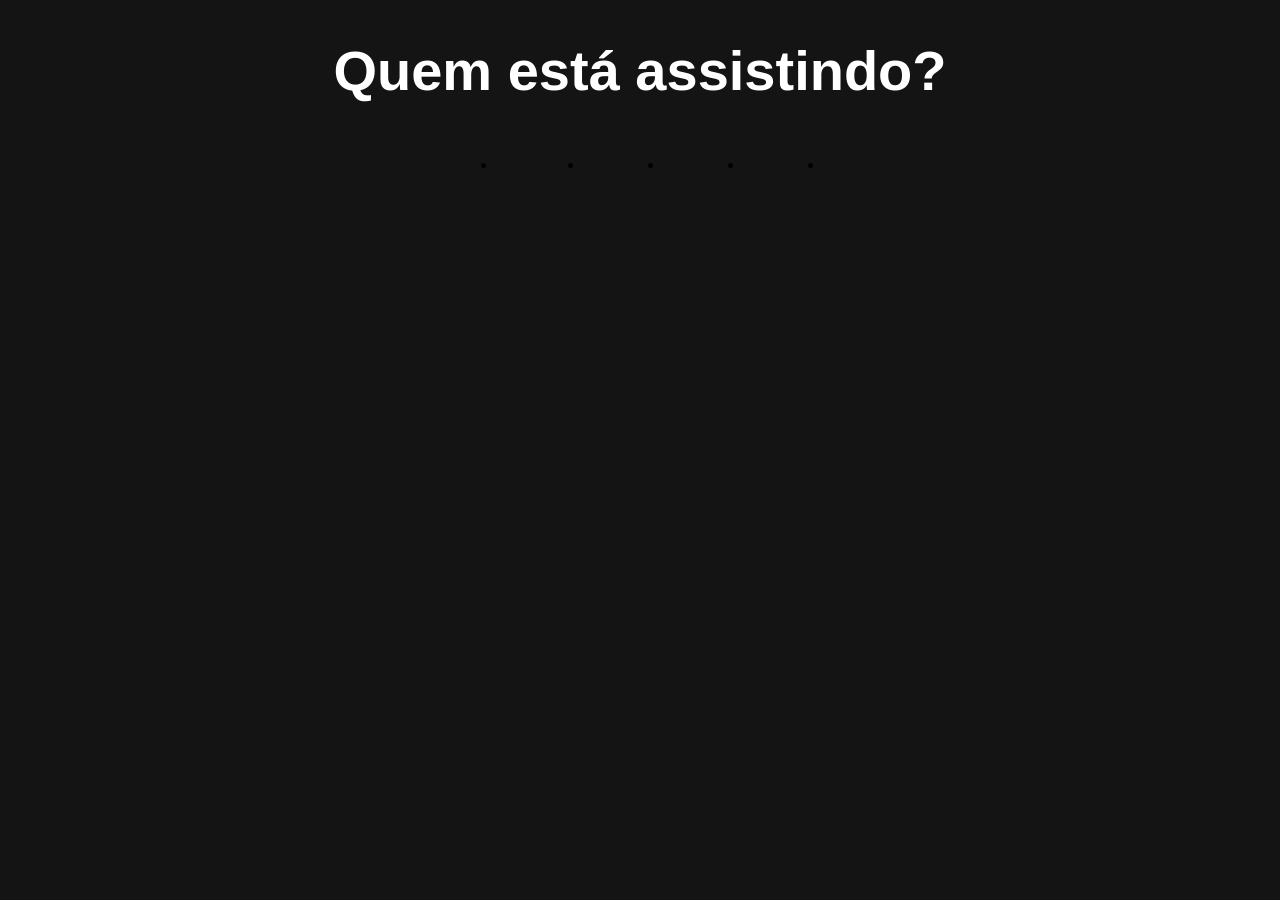
==== index.html @ 22828a75 "Iniciando a Estrutura dp Projeto" ====
<!DOCTYPE html>
<html lang="pt-br">

<head>
    <meta charset="UTF-8">
    <meta name="viewport" content="width=device-width, initial-scale=1.0">
    <link rel="preload" as="font" crossorigin="anonymous"
        href="https://occ.a.nflxso.net/genc/hawkins/5.15.3/font/netflix-sans-core-variable-full.woff2"
        type="font/woff2">
    <link rel="stylesheet" href="styles/style.css">
    <title>Netflix</title>
</head>

<body>
    <main>
        <div class="conteiner-inicial">
            <div class="tela-inicial">
                <h1 class="tela-inicial-titulo">Quem está assistindo?</h1>
                <ul class="tela-inicial-perfis">
                    <li class="perfil">
                        <div>
                            <a class="perfil-link">
                                <div class=""></div>
                            </a>
                        </div>
                    </li>
                    <li class="perfil">

                    </li>
                    <li class="perfil">

                    </li>
                    <li class="perfil">

                    </li>
                    <li class="perfil">

                    </li>
                </ul>
            </div>
        </div>
    </main>
</body>

</html>
---- styles/style.css ----
.conteiner-inicial{
    background-color: #141414;
    top: 0;
    bottom: 0;
    left: 0;
    right: 0;
    z-index: 0;
    position: fixed;
    text-align: center;
    
}

.tela-inicial{
    display: flex;
    flex-direction: column;
    align-items: center;
    font-family: Netflix Sans, Helvetica Neue, Segoe UI, Roboto, Ubuntu, sans-serif;
}

.tela-inicial-titulo{
    color: #fff;
    font-weight: 600;
    font-size: 3.5rem;
}

.tela-inicial-perfis{
    display: flex;
    flex-direction: row;
    gap: 5rem;
}
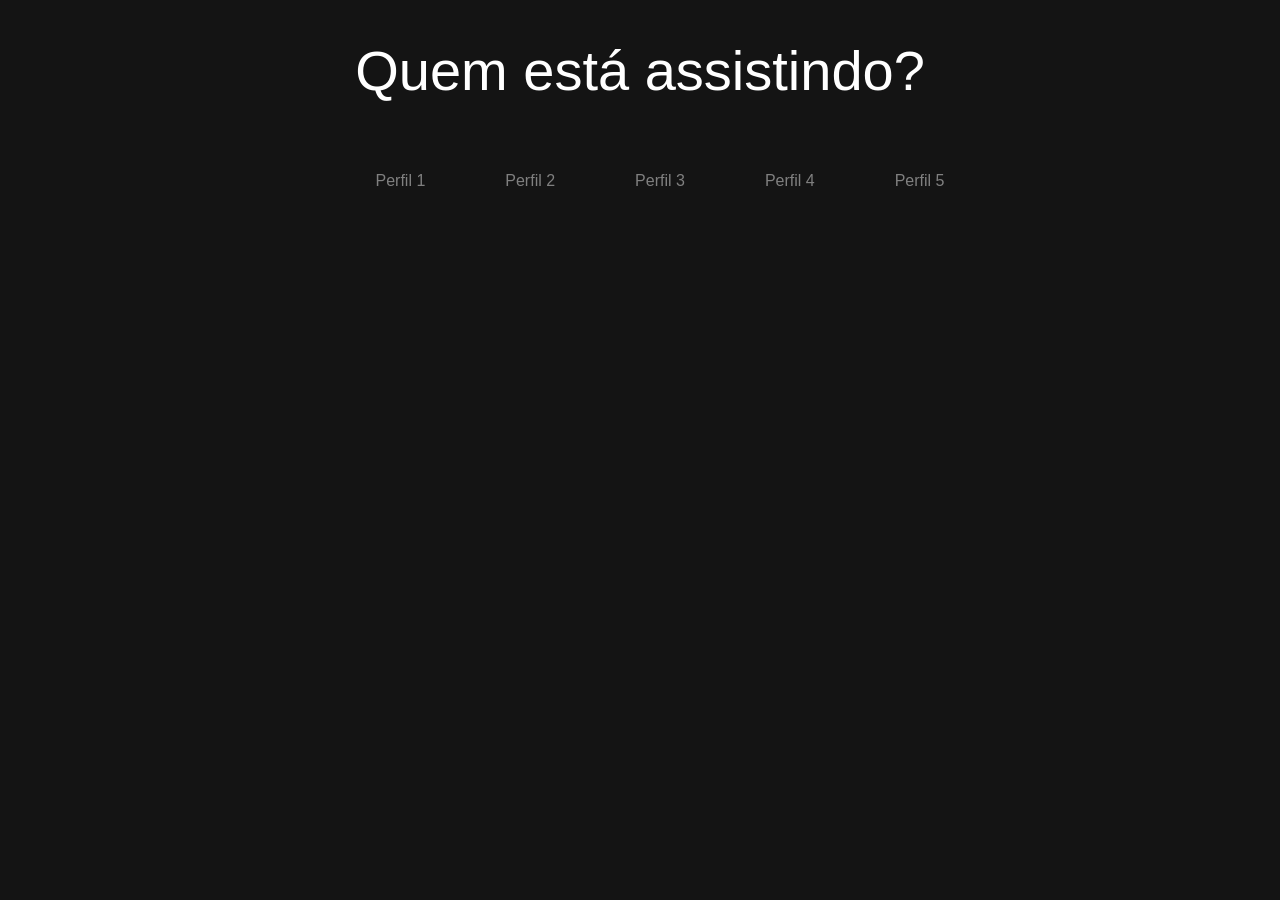
==== commit f65e7822: "Melhorias de Estilização Geral e Inclusão de Hover" ====
--- a/index.html
+++ b/index.html
@@ -21,20 +21,41 @@
                         <div>
                             <a class="perfil-link">
                                 <div class=""></div>
+                                <p class="perfil-nome">Perfil 1</p>
                             </a>
                         </div>
                     </li>
                     <li class="perfil">
-
+                        <div>
+                            <a class="perfil-link">
+                                <div class=""></div>
+                                <p class="perfil-nome">Perfil 2</p>
+                            </a>
+                        </div>
                     </li>
                     <li class="perfil">
-
+                        <div>
+                            <a class="perfil-link">
+                                <div class=""></div>
+                                <p class="perfil-nome">Perfil 3</p>
+                            </a>
+                        </div>
                     </li>
                     <li class="perfil">
-
+                        <div>
+                            <a class="perfil-link">
+                                <div class=""></div>
+                                <p class="perfil-nome">Perfil 4</p>
+                            </a>
+                        </div>
                     </li>
                     <li class="perfil">
-
+                        <div>
+                            <a class="perfil-link">
+                                <div class=""></div>
+                                <p class="perfil-nome">Perfil 5</p>
+                            </a>
+                        </div>
                     </li>
                 </ul>
             </div>
--- a/styles/style.css
+++ b/styles/style.css
@@ -19,7 +19,7 @@
 
 .tela-inicial-titulo{
     color: #fff;
-    font-weight: 600;
+    font-weight: 400;
     font-size: 3.5rem;
 }
 
@@ -27,4 +27,10 @@
     display: flex;
     flex-direction: row;
     gap: 5rem;
+    list-style: none;
+}
+
+.perfil-nome{
+    color: #fff;
+    color: grey;
 }
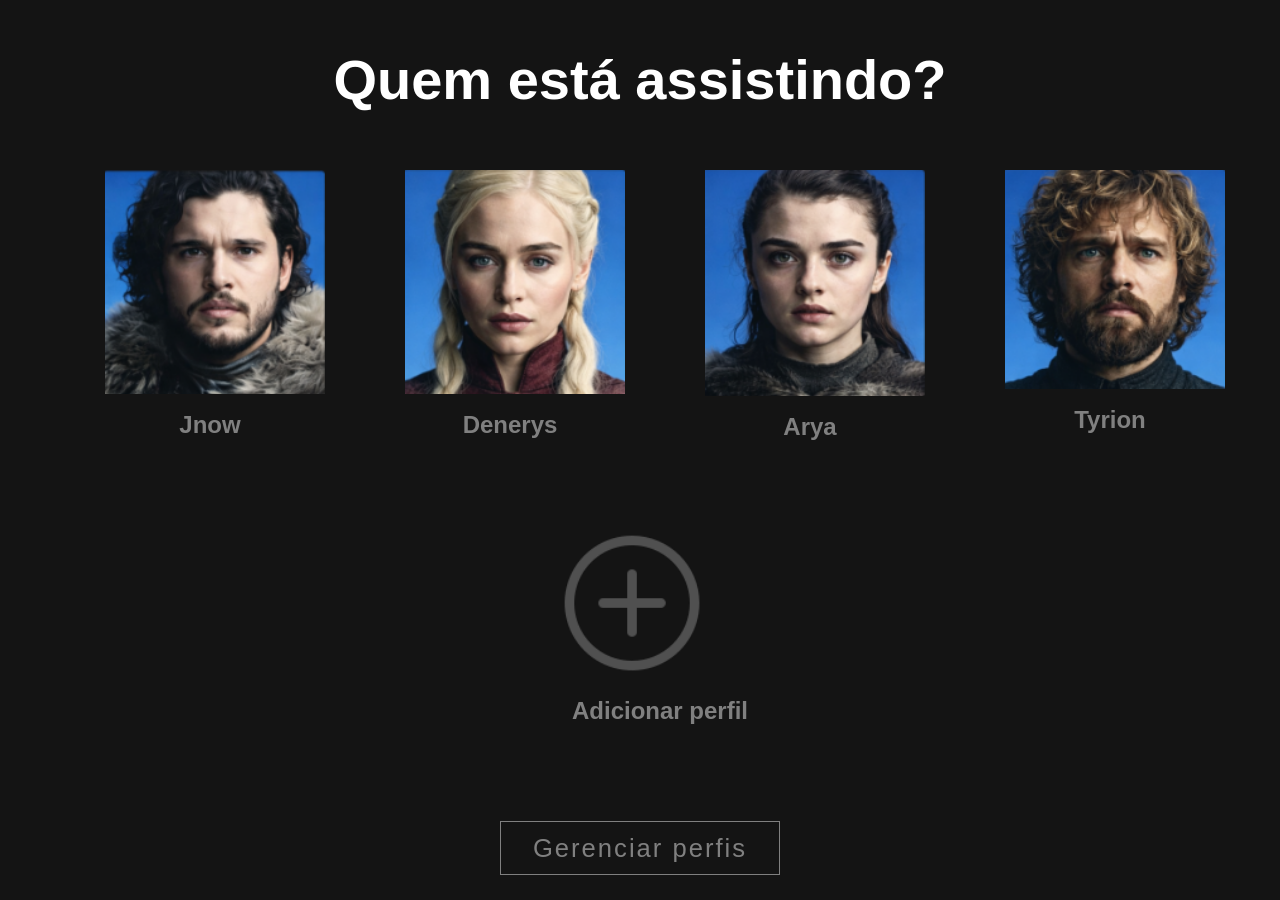
==== commit fd9827ad: "Melhorias de Estilizacao e Responsividade" ====
--- a/index.html
+++ b/index.html
@@ -18,49 +18,53 @@
                 <h1 class="tela-inicial-titulo">Quem está assistindo?</h1>
                 <ul class="tela-inicial-perfis">
                     <li class="perfil">
-                        <div>
-                            <a class="perfil-link">
-                                <div class=""></div>
-                                <p class="perfil-nome">Perfil 1</p>
-                            </a>
-                        </div>
+                        <a class="perfil-link">
+                            <div class="perfil-conteiner">
+                                <img class="perfil-conteiner-image" src="assets/Perfil 1.png" alt="Jon Snow Image">
+                                <p class="perfil-conteiner-nome">Jnow</p>
+                            </div>
+                        </a>
                     </li>
                     <li class="perfil">
-                        <div>
-                            <a class="perfil-link">
-                                <div class=""></div>
-                                <p class="perfil-nome">Perfil 2</p>
-                            </a>
-                        </div>
+                        <a class="perfil-link">
+                            <div class="perfil-conteiner">
+                                <img class="perfil-conteiner-image" src="assets/Perfil 2.png"
+                                    alt="Denerys Targaryen Image">
+                                <p class="perfil-conteiner-nome">Denerys</p>
+                            </div>
+                        </a>
                     </li>
                     <li class="perfil">
-                        <div>
-                            <a class="perfil-link">
-                                <div class=""></div>
-                                <p class="perfil-nome">Perfil 3</p>
-                            </a>
-                        </div>
+                        <a class="perfil-link">
+                            <div class="perfil-conteiner">
+                                <img class="perfil-conteiner-image" src="assets/Perfil 3.png" alt="Arya Stark Image">
+                                <p class="perfil-conteiner-nome">Arya</p>
+                            </div>
+                        </a>
                     </li>
                     <li class="perfil">
-                        <div>
-                            <a class="perfil-link">
-                                <div class=""></div>
-                                <p class="perfil-nome">Perfil 4</p>
-                            </a>
-                        </div>
+                        <a class="perfil-link">
+                            <div class="perfil-conteiner">
+                                <img class="perfil-conteiner-image" src="assets/Perfil 4.png"
+                                    alt="Tyrion Lannister Image">
+                                <p class="perfil-conteiner-nome">Tyrion</p>
+                            </div>
+                        </a>
                     </li>
                     <li class="perfil">
-                        <div>
-                            <a class="perfil-link">
-                                <div class=""></div>
-                                <p class="perfil-nome">Perfil 5</p>
-                            </a>
-                        </div>
+                        <a class="perfil-link">
+                            <div class="perfil-conteiner">
+                                <img class="perfil-conteiner-image-add" src="assets/IconAdicionar.png" alt="Add Image">
+                                <p class="perfil-conteiner-nome">Adicionar perfil</p>
+                            </div>
+                        </a>
                     </li>
                 </ul>
+                <a class="gerenciar-perfis" href="">
+                    <p class="gerenciar-perfis-texto">Gerenciar perfis</p>
+                </a>
             </div>
         </div>
     </main>
 </body>
-
 </html>
--- a/styles/style.css
+++ b/styles/style.css
@@ -1,5 +1,12 @@
-.conteiner-inicial{
+body {
+    margin: 0;
     background-color: #141414;
+    font-family: Netflix Sans, Helvetica Neue, Segoe UI, Roboto, Ubuntu, sans-serif;
+}
+
+/*    CONFIGURACOES DA TELA    */
+
+.conteiner-inicial {
     top: 0;
     bottom: 0;
     left: 0;
@@ -7,30 +14,130 @@
     z-index: 0;
     position: fixed;
     text-align: center;
-    
+    display: flex;
+    justify-content: center;
+    align-items: center;
 }
 
-.tela-inicial{
+.tela-inicial {
     display: flex;
     flex-direction: column;
     align-items: center;
-    font-family: Netflix Sans, Helvetica Neue, Segoe UI, Roboto, Ubuntu, sans-serif;
 }
 
-.tela-inicial-titulo{
+.tela-inicial-titulo {
     color: #fff;
-    font-weight: 400;
+    font-weight: 600;
     font-size: 3.5rem;
 }
 
-.tela-inicial-perfis{
+.tela-inicial-perfis {
     display: flex;
     flex-direction: row;
+    flex-wrap: wrap;
+    justify-content: center;
     gap: 5rem;
     list-style: none;
 }
 
-.perfil-nome{
+/*    PERFIS    */
+
+.perfil-conteiner {
+    width: 220px;
+}
+
+.perfil-conteiner-image {
+    display: block;
+    width: 100%;
+    max-width: 100%;
+    height: auto;
+    border: 5px solid transparent;
+    border-radius: 5px;
+}
+
+.perfil-conteiner-image-add {
+    display: block;
+    width: 100%;
+    max-width: 70%;
+    height: auto;
+    border: 5px solid transparent;
+    border-radius: 5px;
+    color: grey;
+
+}
+
+.perfil-conteiner-image:hover {
+    border: 5px solid;
+    border-color: #fff;
+    cursor: pointer;
+    transition: border-color 0.2s ease;
+}
+
+.perfil-conteiner-nome {
+    font-size: 1.5rem;
+    font-weight: 600;
+    color: grey;
+    margin: .5em 0 0;
+}
+
+/*    BOTAO GERENCIAR PERFIS    */
+
+.gerenciar-perfis {
+    text-decoration: none;
+    color: grey;
+    border: 1px solid;
+    border-color: grey;
+    margin: 5em 0 1em;
+    padding: .7em 2em
+}
+
+.gerenciar-perfis:hover {
+    border-color: #fff;
     color: #fff;
-    color: grey;
+    cursor: pointer;
+}
+
+.gerenciar-perfis-texto {
+    font-size: 1.6rem;
+    letter-spacing: 2px;
+    margin: 0;
+}
+
+
+@media (max-width: 600px) {
+    .tela-inicial-titulo {
+        font-size: 2.5rem;
+        margin: 1rem 0;
+    }
+
+    .tela-inicial-perfis {
+        gap: 2rem;
+        margin: 1rem 0;
+    }
+
+
+    .perfil-conteiner-nome {
+        font-size: 1rem;
+    }
+}
+
+@media (max-width: 400px) {
+    .tela-inicial-titulo {
+        font-size: 1.5rem;
+        margin: 1rem 0;
+
+    }
+
+    .tela-inicial-perfis {
+        gap: 1rem;
+        margin: 1rem 0;
+    }
+
+    .perfil-conteiner {
+        width: 90px;
+    }
+
+    .perfil-conteiner-nome {
+        font-size: 0.9rem;
+    }
 }
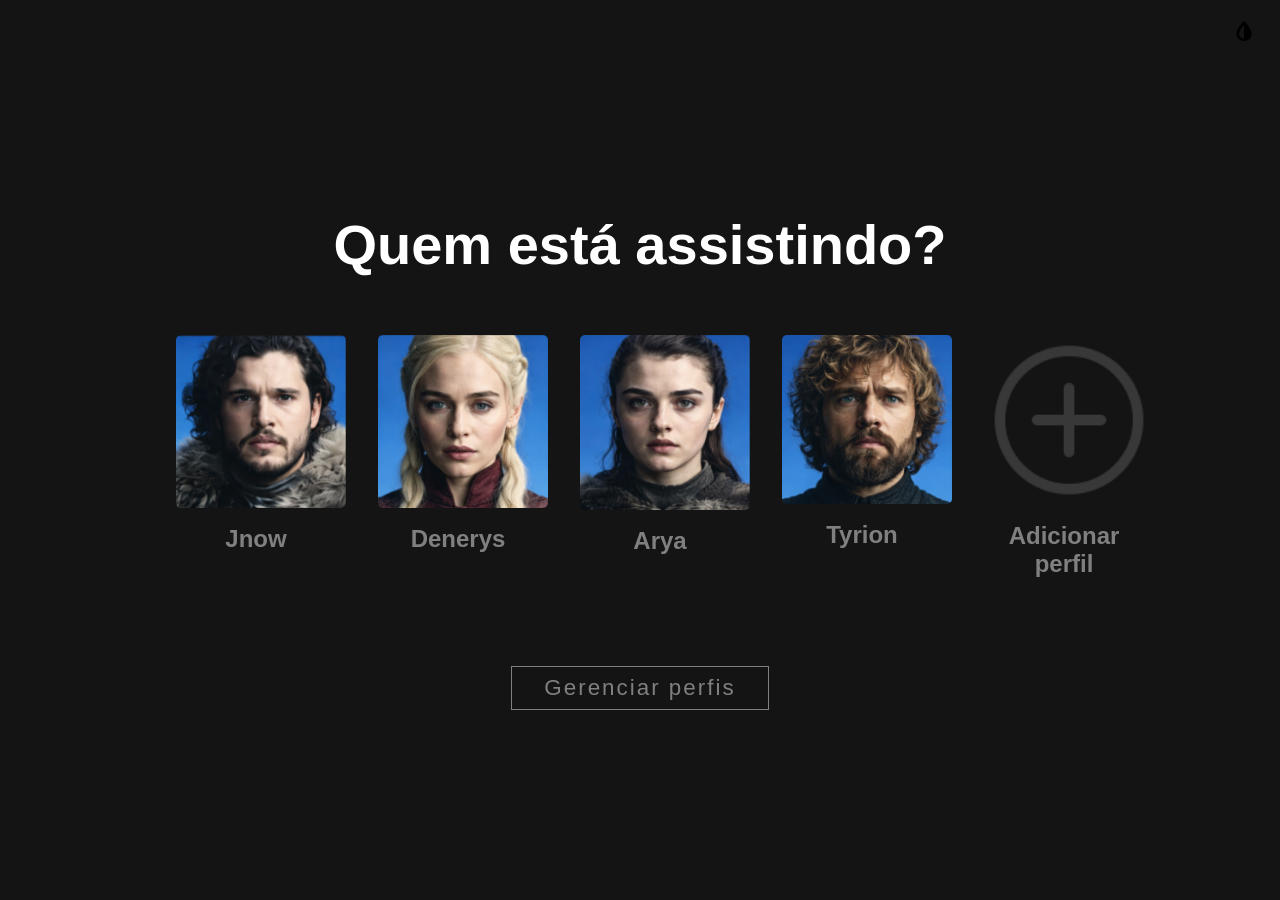
==== commit b88608b7: "Implementação de Alteração de Tema (Claro/Escuro) e Mais Melhorias de Estilização" ====
--- a/index.html
+++ b/index.html
@@ -15,6 +15,7 @@
     <main>
         <div class="conteiner-inicial">
             <div class="tela-inicial">
+                <button id="theme-button"><img src="assets/IconTema.png" alt="Botão de Tema" width="20"></button>
                 <h1 class="tela-inicial-titulo">Quem está assistindo?</h1>
                 <ul class="tela-inicial-perfis">
                     <li class="perfil">
@@ -66,5 +67,7 @@
             </div>
         </div>
     </main>
+    <script src="js/theme.js"></script>
 </body>
+
 </html>
--- a/styles/style.css
+++ b/styles/style.css
@@ -19,6 +19,17 @@
     align-items: center;
 }
 
+#theme-button {
+    position: absolute;
+    top: 20px;
+    right: 20px;
+    background-color: transparent;
+    border: none;
+    color: #fff;
+    font-size: 1.2rem;
+    cursor: pointer;
+}
+
 .tela-inicial {
     display: flex;
     flex-direction: column;
@@ -38,12 +49,13 @@
     justify-content: center;
     gap: 5rem;
     list-style: none;
+    gap: 2rem;
 }
 
 /*    PERFIS    */
 
 .perfil-conteiner {
-    width: 220px;
+    width: 170px;
 }
 
 .perfil-conteiner-image {
@@ -52,18 +64,24 @@
     max-width: 100%;
     height: auto;
     border: 5px solid transparent;
-    border-radius: 5px;
+    border-radius: 10px;
 }
 
 .perfil-conteiner-image-add {
     display: block;
     width: 100%;
-    max-width: 70%;
     height: auto;
     border: 5px solid transparent;
-    border-radius: 5px;
-    color: grey;
-
+    border-radius: 10px;
+    opacity: 0.6;
+    transition: 0.2s ease;
+
+}
+
+.perfil-conteiner-image-add:hover{
+    opacity: 1;
+    cursor: pointer;
+    border-color: #fff;
 }
 
 .perfil-conteiner-image:hover {
@@ -87,8 +105,8 @@
     color: grey;
     border: 1px solid;
     border-color: grey;
-    margin: 5em 0 1em;
-    padding: .7em 2em
+    margin: 4.5em 0 1em;
+    padding: .5em 2em
 }
 
 .gerenciar-perfis:hover {
@@ -98,11 +116,50 @@
 }
 
 .gerenciar-perfis-texto {
-    font-size: 1.6rem;
+    font-size: 1.4rem;
     letter-spacing: 2px;
     margin: 0;
 }
 
+/*  BOTÃO TEMA  */    
+
+.light-mode {
+    background-color: #f5f5f5;
+}
+
+.light-mode .tela-inicial-titulo  {
+    color: #000;
+}
+
+.light-mode .perfil-conteiner-image:hover{
+    border-color: #333;
+}
+
+.light-mode .perfil-conteiner-image-add:hover{
+    border-color: #333;
+}
+
+.light-mode .perfil-conteiner-nome {
+    color: #333;
+}
+
+.light-mode .gerenciar-perfil {
+    color: #333;
+    border: #333;
+}
+
+.light-mode .gerenciar-perfis{
+    border-color: #333;
+    color: #333;
+}
+
+.light-mode .gerenciar-perfis:hover{
+    border-color: #000;
+    color: #000;  
+}
+
+
+/*    MEDIA QUERIES    */
 
 @media (max-width: 600px) {
     .tela-inicial-titulo {
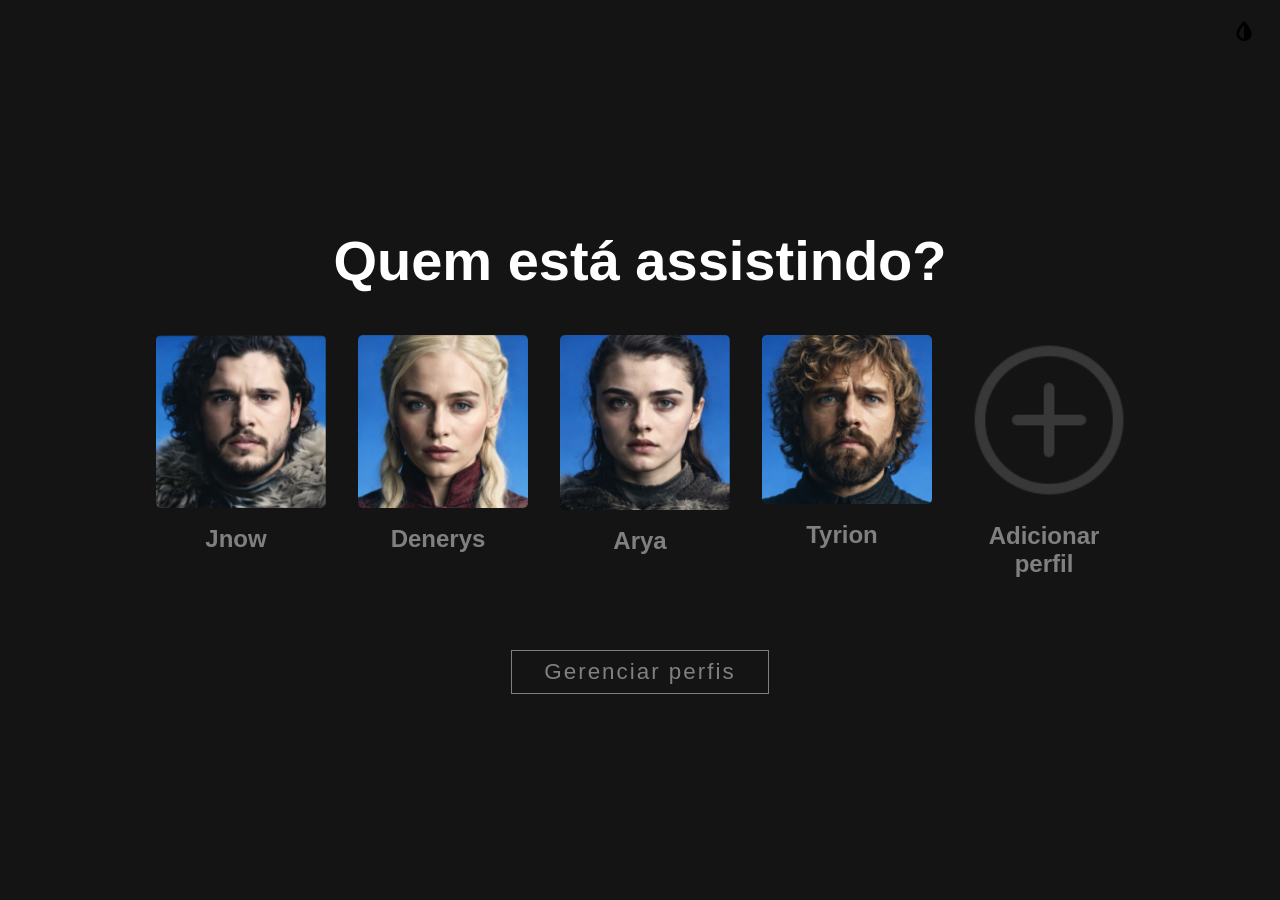
==== commit 6feb8b11: "Aprimorando a Navegabilidade/Inserindo o Catalogo.html" ====
--- a/index.html
+++ b/index.html
@@ -7,6 +7,7 @@
     <link rel="preload" as="font" crossorigin="anonymous"
         href="https://occ.a.nflxso.net/genc/hawkins/5.15.3/font/netflix-sans-core-variable-full.woff2"
         type="font/woff2">
+    <link rel="icon" type="image/x-icon" href="assets/FaviconNetflix.png">
     <link rel="stylesheet" href="styles/style.css">
     <title>Netflix</title>
 </head>
@@ -19,7 +20,7 @@
                 <h1 class="tela-inicial-titulo">Quem está assistindo?</h1>
                 <ul class="tela-inicial-perfis">
                     <li class="perfil">
-                        <a class="perfil-link">
+                        <a class="perfil-link" href="pages/catalogo.html">
                             <div class="perfil-conteiner">
                                 <img class="perfil-conteiner-image" src="assets/Perfil 1.png" alt="Jon Snow Image">
                                 <p class="perfil-conteiner-nome">Jnow</p>
@@ -27,8 +28,8 @@
                         </a>
                     </li>
                     <li class="perfil">
-                        <a class="perfil-link">
-                            <div class="perfil-conteiner">
+                        <a class="perfil-link" href="pages/catalogo.html">
+                            <div class="perfil-conteiner" >
                                 <img class="perfil-conteiner-image" src="assets/Perfil 2.png"
                                     alt="Denerys Targaryen Image">
                                 <p class="perfil-conteiner-nome">Denerys</p>
@@ -36,7 +37,7 @@
                         </a>
                     </li>
                     <li class="perfil">
-                        <a class="perfil-link">
+                        <a class="perfil-link" href="pages/catalogo.html">
                             <div class="perfil-conteiner">
                                 <img class="perfil-conteiner-image" src="assets/Perfil 3.png" alt="Arya Stark Image">
                                 <p class="perfil-conteiner-nome">Arya</p>
@@ -44,7 +45,7 @@
                         </a>
                     </li>
                     <li class="perfil">
-                        <a class="perfil-link">
+                        <a class="perfil-link" href="pages/catalogo.html">
                             <div class="perfil-conteiner">
                                 <img class="perfil-conteiner-image" src="assets/Perfil 4.png"
                                     alt="Tyrion Lannister Image">
@@ -67,7 +68,7 @@
             </div>
         </div>
     </main>
-    <script src="js/theme.js"></script>
+    <script src="js/components/theme.js"></script>
 </body>
 
 </html>
--- a/styles/style.css
+++ b/styles/style.css
@@ -2,6 +2,11 @@
     margin: 0;
     background-color: #141414;
     font-family: Netflix Sans, Helvetica Neue, Segoe UI, Roboto, Ubuntu, sans-serif;
+}
+
+ul {
+    padding: 0;
+    margin: 0;
 }
 
 /*    CONFIGURACOES DA TELA    */
@@ -30,6 +35,10 @@
     cursor: pointer;
 }
 
+.perfil-link{
+    text-decoration: none;  
+}
+
 .tela-inicial {
     display: flex;
     flex-direction: column;
@@ -163,17 +172,25 @@
 
 @media (max-width: 600px) {
     .tela-inicial-titulo {
-        font-size: 2.5rem;
-        margin: 1rem 0;
+        font-size: 1.5rem;
+        margin: 1rem 0;
+
     }
 
     .tela-inicial-perfis {
-        gap: 2rem;
-        margin: 1rem 0;
-    }
-
+        gap: 1rem;
+        margin: 1rem 0;
+    }
+
+    .perfil-conteiner {
+        width: 90px;
+    }
 
     .perfil-conteiner-nome {
+        font-size: 0.9rem;
+    }
+
+    .gerenciar-perfis-texto{
         font-size: 1rem;
     }
 }
@@ -197,4 +214,8 @@
     .perfil-conteiner-nome {
         font-size: 0.9rem;
     }
+
+    .gerenciar-perfis-texto{
+        font-size: 1rem;
+    }
 }
